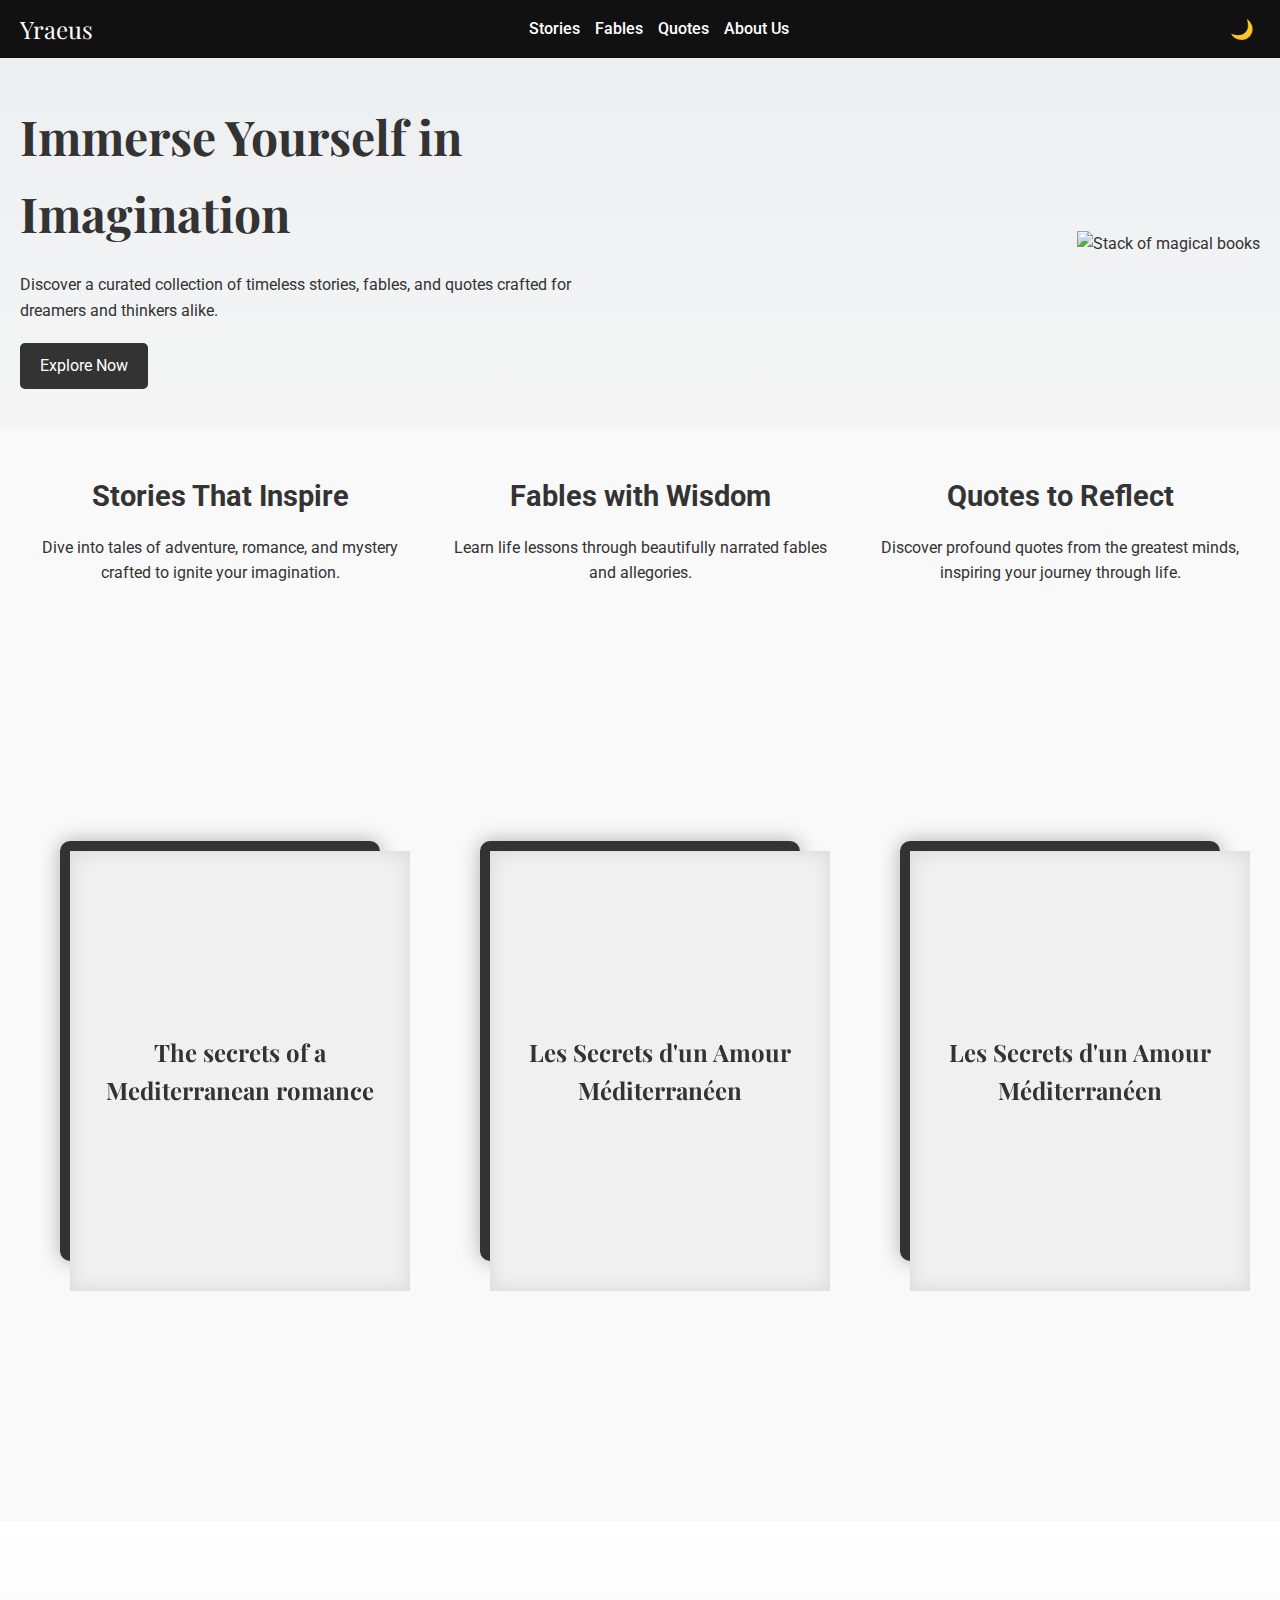
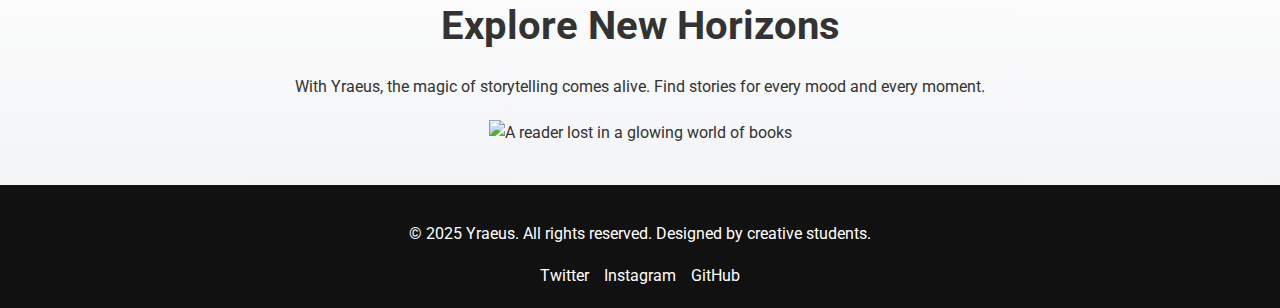
==== docs/index.html @ aeee87ad "Update index.html" ====
<!DOCTYPE html>
<html lang="en">
<head>
    <meta charset="UTF-8">
    <meta name="viewport" content="width=device-width, initial-scale=1.0">
    <meta name="description" content="Explore a universe of books, stories, fables, and quotes brought to life with elegant design and engaging animations.">
    <title>Yraeus - Stories Redefined</title>
    <link rel="stylesheet" href="style.css">
    <link rel="stylesheet" href="animations.css">
    <link rel="preconnect" href="https://fonts.googleapis.com">
    <link rel="preconnect" href="https://fonts.gstatic.com" crossorigin>
    <link href="https://fonts.googleapis.com/css2?family=Playfair+Display:wght@400;700&family=Roboto:wght@400;500&display=swap" rel="stylesheet">
</head>
<body>
    <!-- Navigation Bar -->
    <nav class="navbar">
        <div class="logo">Yraeus</div>
        <ul class="nav-links">
            <li><a href="#stories">Stories</a></li>
            <li><a href="#fables">Fables</a></li>
            <li><a href="#quotes">Quotes</a></li>
            <li><a href="#about">About Us</a></li>
        </ul>
        <button class="theme-toggle">🌙</button>
    </nav>

    <!-- Hero Section -->
    <section class="hero">
        <div class="hero-text">
            <h1 class="title">Immerse Yourself in Imagination</h1>
            <p>Discover a curated collection of timeless stories, fables, and quotes crafted for dreamers and thinkers alike.</p>
            <a href="#explore" class="cta-button">Explore Now</a>
        </div>
        <div class="hero-image">
            <img class="illustration" src="yraeus cover.png" alt="Stack of magical books"> <!-- Remplacez ton-image.png par le nom de votre image -->
        </div>
    </section>

    <!-- Feature Section -->
    <section class="feature-section section">
        <div class="feature">
            <h2>Stories That Inspire</h2>
            <p>Dive into tales of adventure, romance, and mystery crafted to ignite your imagination.</p>
            <div class="book-container">
                <div class="book">
                    <div class="cover">
                        <h2>The secrets of a Mediterranean romance</h2>
                    </div>
                    <div class="pages">
                        <p class="excerpt">"But behind the smiles was something else, a truth that only the south wind seemed to know. And this secret, I had to find out."</p>
                        <a href="story-page.html">
                            <button class="read-more">Read more</button>
                        </a>
                    </div>
                </div>
            </div>
        </div>
        <div class="feature">
            <h2>Fables with Wisdom</h2>
            <p>Learn life lessons through beautifully narrated fables and allegories.</p>
            <div class="book-container">
                <div class="book">
                    <div class="cover">
                        <h2>Les Secrets d'un Amour Méditerranéen</h2>
                    </div>
                    <div class="pages">
                        <p class="excerpt">"Mais derrière les sourires, se cachait quelque chose d'autre, une vérité que seul le vent du sud semblait connaître. Et ce secret, je devais le découvrir."</p>
                        <a href="fable-page.html">
                            <button class="read-more">Read more</button>
                        </a>
                    </div>
                </div>
            </div>
        </div>
        <div class="feature">
            <h2>Quotes to Reflect</h2>
            <p>Discover profound quotes from the greatest minds, inspiring your journey through life.</p>
            <div class="book-container">
                <div class="book">
                    <div class="cover">
                        <h2>Les Secrets d'un Amour Méditerranéen</h2>
                    </div>
                    <div class="pages">
                        <p class="excerpt">"Mais derrière les sourires, se cachait quelque chose d'autre, une vérité que seul le vent du sud semblait connaître. Et ce secret, je devais le découvrir."</p>
                        <a href="quotes-page.html">
                            <button class="read-more">Read more</button>
                        </a>
                    </div>
                </div>
            </div>
        </div>
    </section>

    <!-- Highlight Section -->
    <section class="highlight">
        <h2>Explore New Horizons</h2>
        <p>With Yraeus, the magic of storytelling comes alive. Find stories for every mood and every moment.</p>
        <img src="images/highlight.png" alt="A reader lost in a glowing world of books">
    </section>

    <!-- Footer -->
    <footer>
        <p>&copy; 2025 Yraeus. All rights reserved. Designed by creative students.</p>
        <ul class="social-links">
            <li><a href="#">Twitter</a></li>
            <li><a href="#">Instagram</a></li>
            <li><a href="#">GitHub</a></li>
        </ul>
    </footer>

    <script src="script.js"></script>
    <script>
        document.addEventListener("DOMContentLoaded", function() {
            const titles = document.querySelectorAll('.title');
            const sections = document.querySelectorAll('.section');
            const quotes = document.querySelectorAll('.quote');
            const pages = document.querySelectorAll('.page-transition');

            const observerOptions = {
                threshold: 0.1
            };

            const observerCallback = (entries, observer) => {
                entries.forEach(entry => {
                    if (entry.isIntersecting) {
                        entry.target.classList.add('visible');
                        observer.unobserve(entry.target);
                    }
                });
            };

            const observer = new IntersectionObserver(observerCallback, observerOptions);

            titles.forEach(title => observer.observe(title));
            sections.forEach(section => observer.observe(section));
            quotes.forEach(quote => observer.observe(quote));
            pages.forEach(page => observer.observe(page));
        });
    </script>
</body>
</html>
---- docs/style.css ----
/* General Styles */
body {
    margin: 0;
    font-family: 'Roboto', sans-serif;
    line-height: 1.6;
    background-color: #fdfdfd;
    color: #333;
}

/* Navigation Bar */
.navbar {
    display: flex;
    justify-content: space-between;
    align-items: center;
    padding: 10px 20px;
    background-color: #111;
    color: #fff;
}

.navbar .logo {
    font-family: 'Playfair Display', serif;
    font-size: 1.5rem;
}

.navbar .nav-links {
    list-style: none;
    display: flex;
    gap: 15px;
    margin: 0;
    padding: 0;
}

.navbar .nav-links a {
    text-decoration: none;
    color: #fff;
    font-weight: 500;
}

.navbar .theme-toggle {
    background: none;
    border: none;
    font-size: 1.2rem;
    color: #fff;
    cursor: pointer;
}

/* Hero Section */
.hero {
    display: flex;
    align-items: center;
    justify-content: space-between;
    padding: 40px 20px;
    background: linear-gradient(to bottom, #eceff1, #f5f5f5);
}

.hero-text {
    max-width: 600px;
}

.hero-text h1 {
    font-family: 'Playfair Display', serif;
    font-size: 3rem;
    margin: 0 0 20px;
}

.hero-text p {
    margin: 0 0 20px;
}

.hero-text .cta-button {
    display: inline-block;
    background-color: #333;
    color: #fff;
    padding: 10px 20px;
    text-decoration: none;
    border-radius: 5px;
}

.hero-image img {
    max-width: 100%;
    height: auto;
}

/* Feature Section */
.feature-section {
    display: grid;
    grid-template-columns: repeat(auto-fit, minmax(300px, 1fr));
    gap: 20px;
    padding: 20px;
    background-color: #f9f9f9;
}

.feature {
    text-align: center;
}

.feature h2 {
    font-size: 1.8rem;
    margin-bottom: 10px;
}

.feature p {
    margin-bottom: 15px;
}

.feature img {
    max-width: 100%;
    height: auto;
}

/* Highlight Section */
.highlight {
    text-align: center;
    padding: 40px 20px;
    background: linear-gradient(to bottom, #fff, #f3f4f6);
}

.highlight h2 {
    font-size: 2.5rem;
    margin-bottom: 15px;
}

.highlight p {
    margin-bottom: 20px;
}

.highlight img {
    max-width: 100%;
    height: auto;
}

/* Footer */
footer {
    text-align: center;
    padding: 20px;
    background-color: #111;
    color: #fff;
}

footer .social-links {
    list-style: none;
    padding: 0;
    margin: 10px 0 0;
    display: flex;
    justify-content: center;
    gap: 15px;
}

footer .social-links a {
    text-decoration: none;
    color: #fff;
}

/* Book Container */
.book-container {
    perspective: 1500px;
    display: flex;
    justify-content: center;
    align-items: center;
    height: 100vh;
}

/* Book Styles */
.book {
    width: 300px;
    height: 400px;
    position: relative;
    transform-style: preserve-3d;
    transition: transform 1s ease-in-out;
    border: 10px solid #333; /* Border to give the book an appearance of a real book */
    border-radius: 10px; /* Rounded corners */
    box-shadow: 0 0 20px rgba(0, 0, 0, 0.3); /* Add shadow for a more 3D effect */
}

.cover, .pages {
    position: absolute;
    width: 100%;
    height: 100%;
    backface-visibility: hidden;
}

/* Cover Styles */
.cover {
    background-color: #f0f0f0;
    display: flex;
    justify-content: center;
    align-items: center;
    font-size: 20px;
    color: #333;
    font-family: 'Playfair Display', serif;
    transform: rotateY(0deg);
    padding: 20px;
    text-align: center;
    box-shadow: inset 0 0 20px rgba(0, 0, 0, 0.1); /* Inner shadow for depth */
}

.cover h2 {
    font-size: 24px;
    font-weight: bold;
    margin: 0;
}

/* Pages Styles */
.pages {
    background-color: #fff;
    padding: 20px;
    transform: rotateY(180deg);
    display: none;
    text-align: center;
}

/* Hover Effect for Book */
.book:hover {
    transform: rotateY(180deg);
}

.book:hover .cover {
    display: none;
}

.book:hover .pages {
    display: block;
    animation: revealPage 1s forwards;
}

/* Reveal Page Animation */
@keyframes revealPage {
    0% {
        opacity: 0;
    }
    100% {
        opacity: 1;
    }
}

/* Excerpt Styles */
.excerpt {
    font-style: italic;
    font-size: 18px;
    color: #555;
    line-height: 1.5;
    opacity: 0;
    animation: fadeIn 2s forwards;
}

/* Read More Button */
.read-more {
    background-color: #007bff;
    color: white;
    border: none;
    padding: 10px 20px;
    font-size: 16px;
    cursor: pointer;
    margin-top: 20px;
}

.read-more:hover {
    background-color: #0056b3;
}

/* Fade In Animation */
@keyframes fadeIn {
    0% {
        opacity: 0;
    }
    100% {
        opacity: 1;
    }
}
---- docs/animations.css ----
/* Animations CSS inspirées du style Apple, adaptées à un site de livres, histoires, fables, nouvelles et citations */

/* Animation pour les titres principaux */
.title {
    opacity: 0;
    transform: translateY(20px);
    transition: opacity 1.2s ease-out, transform 1.2s ease-out;
}

.title.visible {
    opacity: 1;
    transform: translateY(0);
}

/* Animation pour les illustrations flottantes */
.illustration {
    animation: float 3s ease-in-out infinite;
}

@keyframes float {
    0% {
        transform: translateY(0);
    }
    50% {
        transform: translateY(-10px);
    }
    100% {
        transform: translateY(0);
    }
}

/* Animation pour le défilement des sections */
.section {
    opacity: 0;
    transform: translateX(100px);
    transition: opacity 1.5s ease-out, transform 1.5s ease-out;
}

.section.visible {
    opacity: 1;
    transform: translateX(0);
}

/* Animation pour les citations affichées dynamiquement */
.quote {
    opacity: 0;
    transform: scale(0.9);
    transition: opacity 1.2s ease, transform 1.2s ease;
}

.quote.visible {
    opacity: 1;
    transform: scale(1);
}

/* Animation pour les boutons interactifs */
button {
    transition: transform 0.6s ease-in-out, box-shadow 0.6s ease-in-out;
}

button:hover {
    transform: scale(1.05);
    box-shadow: 0px 8px 20px rgba(0, 0, 0, 0.2);
}

/* Animation pour les images de fond des sections */
.section-background {
    background-position: 0% 50%;
    transition: background-position 10s ease infinite;
}

.section-background:hover {
    background-position: 100% 50%;
}

/* Animation pour les cartes des œuvres */
.card {
    transition: transform 0.4s ease, box-shadow 0.4s ease;
}

.card:hover {
    transform: scale(1.02);
    box-shadow: 0px 10px 20px rgba(0, 0, 0, 0.2);
}

/* Animation pour la transition des pages */
.page-transition {
    opacity: 0;
    transition: opacity 0.8s ease-out;
}

.page-transition.visible {
    opacity: 1;
}
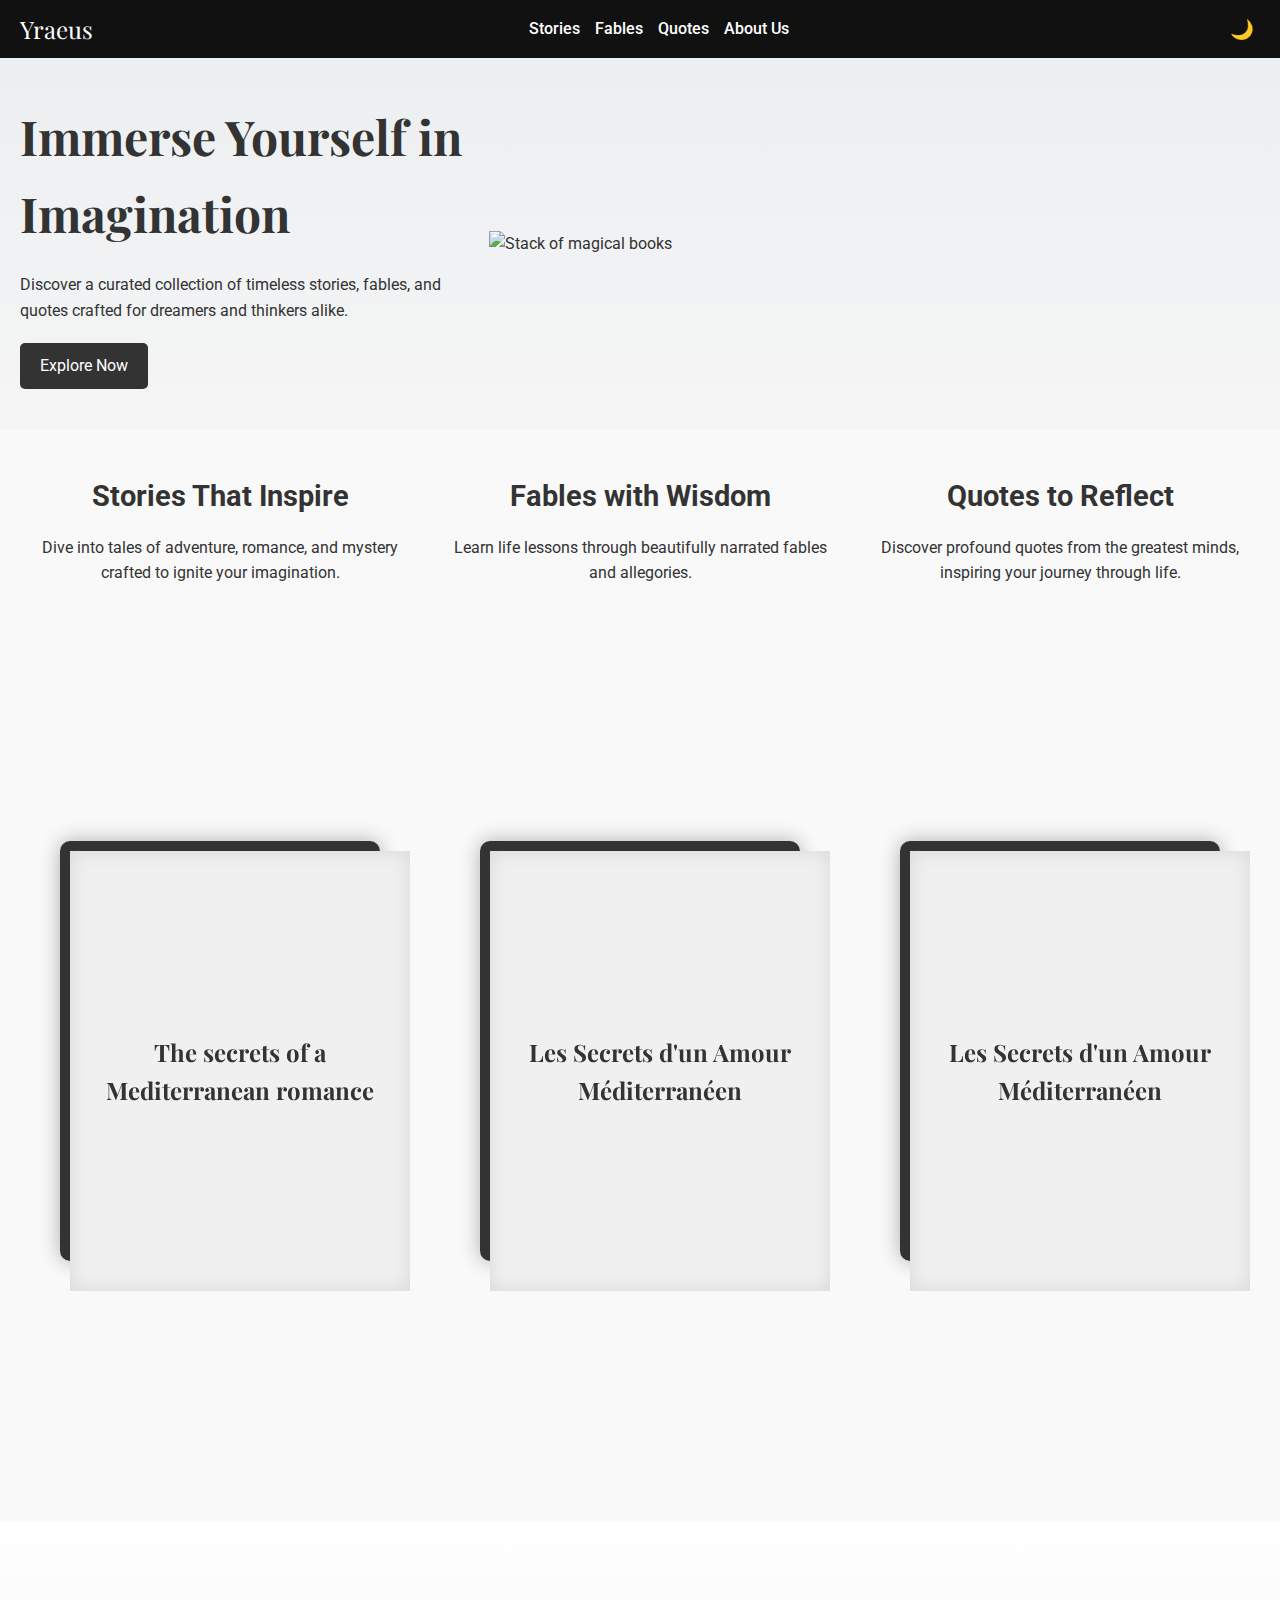
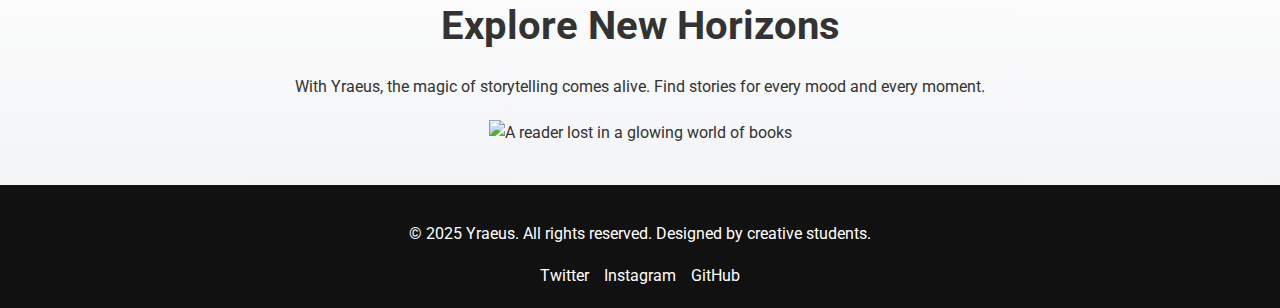
==== commit 42d1650d: "Update index.html" ====
--- a/docs/index.html
+++ b/docs/index.html
@@ -32,7 +32,7 @@
             <a href="#explore" class="cta-button">Explore Now</a>
         </div>
         <div class="hero-image">
-            <img class="illustration" src="yraeus cover.png" alt="Stack of magical books"> <!-- Remplacez ton-image.png par le nom de votre image -->
+            <img class="illustration" src="docs/image/yraeus cover.png" alt="Stack of magical books"> <!-- Remplacez ton-image.png par le nom de votre image -->
         </div>
     </section>
 
--- a/docs/style.css
+++ b/docs/style.css
@@ -76,9 +76,15 @@
     border-radius: 5px;
 }
 
+/* Modified Hero Image Styles */
+.hero-image {
+    width: 100%;
+    height: auto;
+}
+
 .hero-image img {
-    max-width: 100%;
-    height: auto;
+    width: 100%;
+    height: auto; /* Maintains image proportions */
 }
 
 /* Feature Section */
@@ -167,9 +173,9 @@
     position: relative;
     transform-style: preserve-3d;
     transition: transform 1s ease-in-out;
-    border: 10px solid #333; /* Border to give the book an appearance of a real book */
-    border-radius: 10px; /* Rounded corners */
-    box-shadow: 0 0 20px rgba(0, 0, 0, 0.3); /* Add shadow for a more 3D effect */
+    border: 10px solid #333;
+    border-radius: 10px;
+    box-shadow: 0 0 20px rgba(0, 0, 0, 0.3);
 }
 
 .cover, .pages {
@@ -179,7 +185,6 @@
     backface-visibility: hidden;
 }
 
-/* Cover Styles */
 .cover {
     background-color: #f0f0f0;
     display: flex;
@@ -191,7 +196,7 @@
     transform: rotateY(0deg);
     padding: 20px;
     text-align: center;
-    box-shadow: inset 0 0 20px rgba(0, 0, 0, 0.1); /* Inner shadow for depth */
+    box-shadow: inset 0 0 20px rgba(0, 0, 0, 0.1);
 }
 
 .cover h2 {
@@ -200,7 +205,6 @@
     margin: 0;
 }
 
-/* Pages Styles */
 .pages {
     background-color: #fff;
     padding: 20px;
@@ -209,7 +213,6 @@
     text-align: center;
 }
 
-/* Hover Effect for Book */
 .book:hover {
     transform: rotateY(180deg);
 }
@@ -223,7 +226,6 @@
     animation: revealPage 1s forwards;
 }
 
-/* Reveal Page Animation */
 @keyframes revealPage {
     0% {
         opacity: 0;
@@ -258,7 +260,6 @@
     background-color: #0056b3;
 }
 
-/* Fade In Animation */
 @keyframes fadeIn {
     0% {
         opacity: 0;
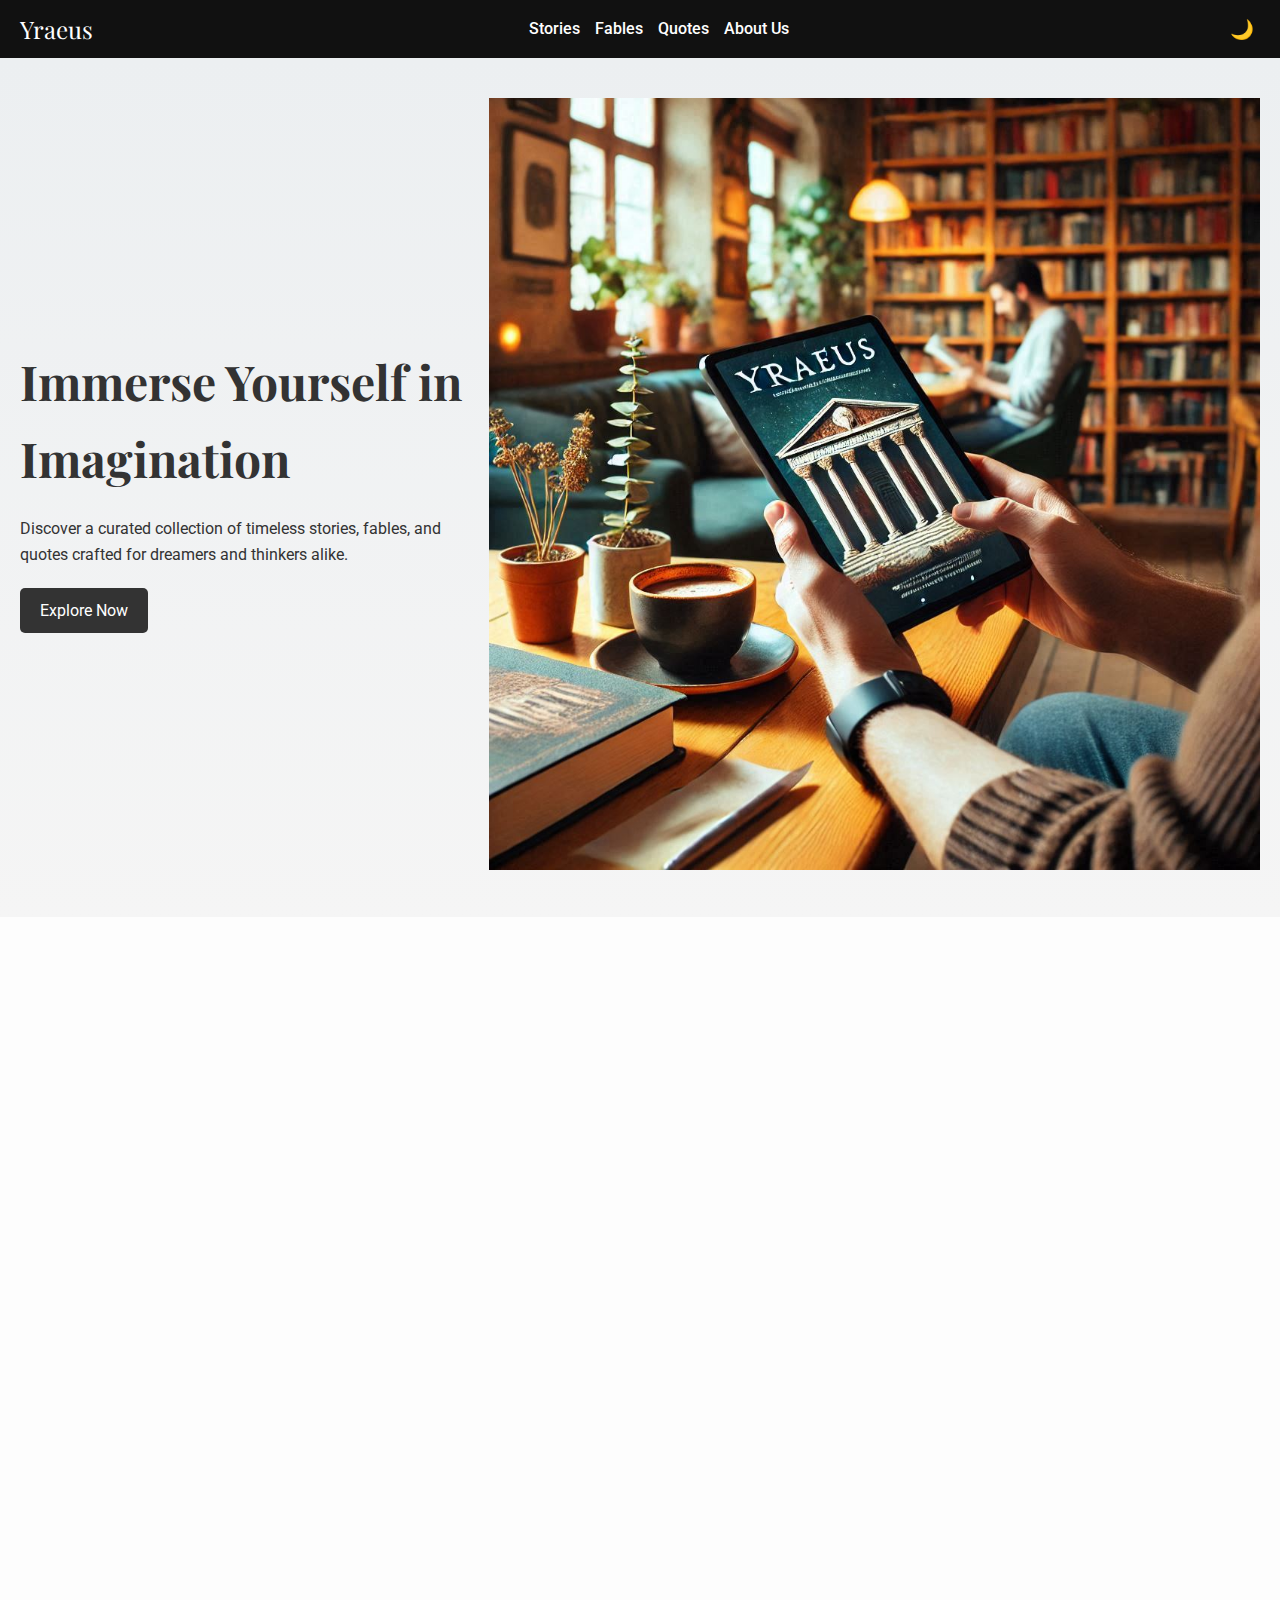
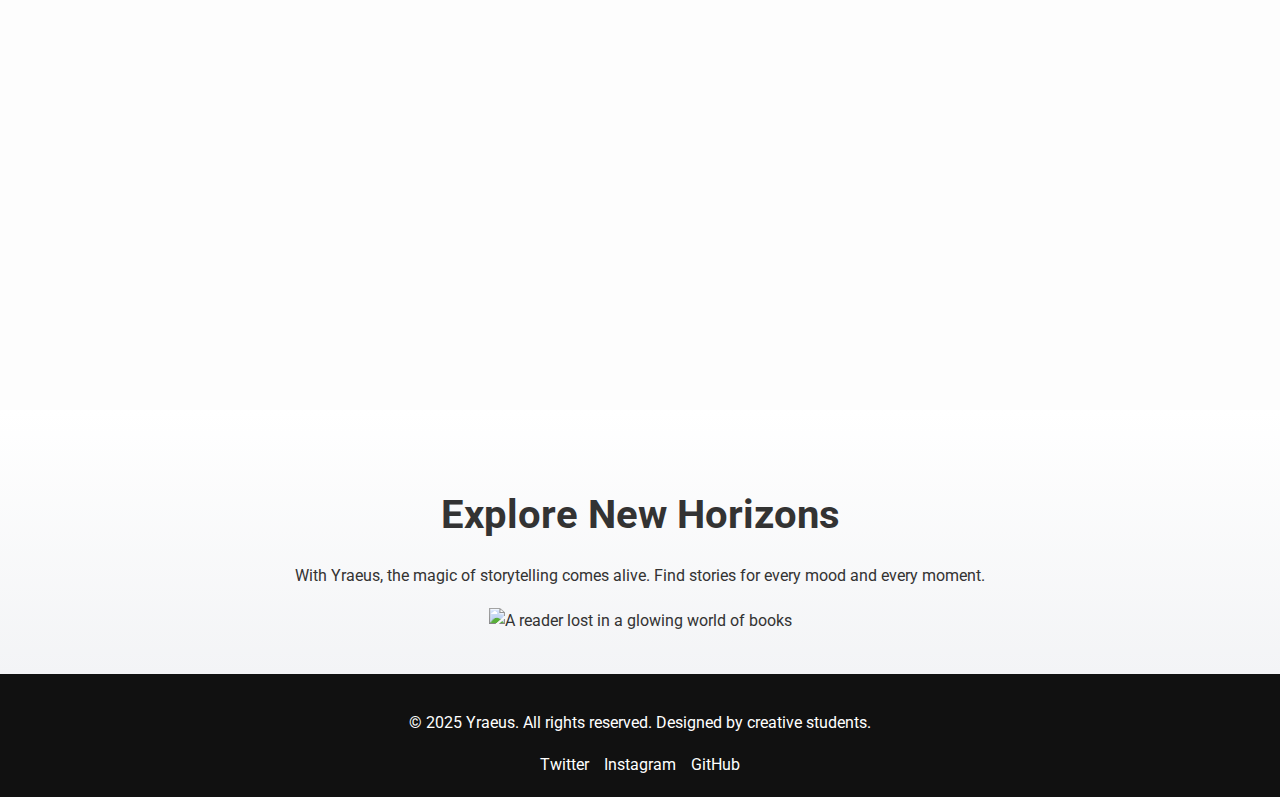
==== commit a3fb4ff1: "Update index.html" ====
--- a/docs/index.html
+++ b/docs/index.html
@@ -32,7 +32,7 @@
             <a href="#explore" class="cta-button">Explore Now</a>
         </div>
         <div class="hero-image">
-            <img class="illustration" src="docs/image/yraeus cover.png" alt="Stack of magical books"> <!-- Remplacez ton-image.png par le nom de votre image -->
+            <img class="illustration" src="image/yraeus cover.png" alt="Stack of magical books"> <!-- Remplacez ton-image.png par le nom de votre image -->
         </div>
     </section>
 
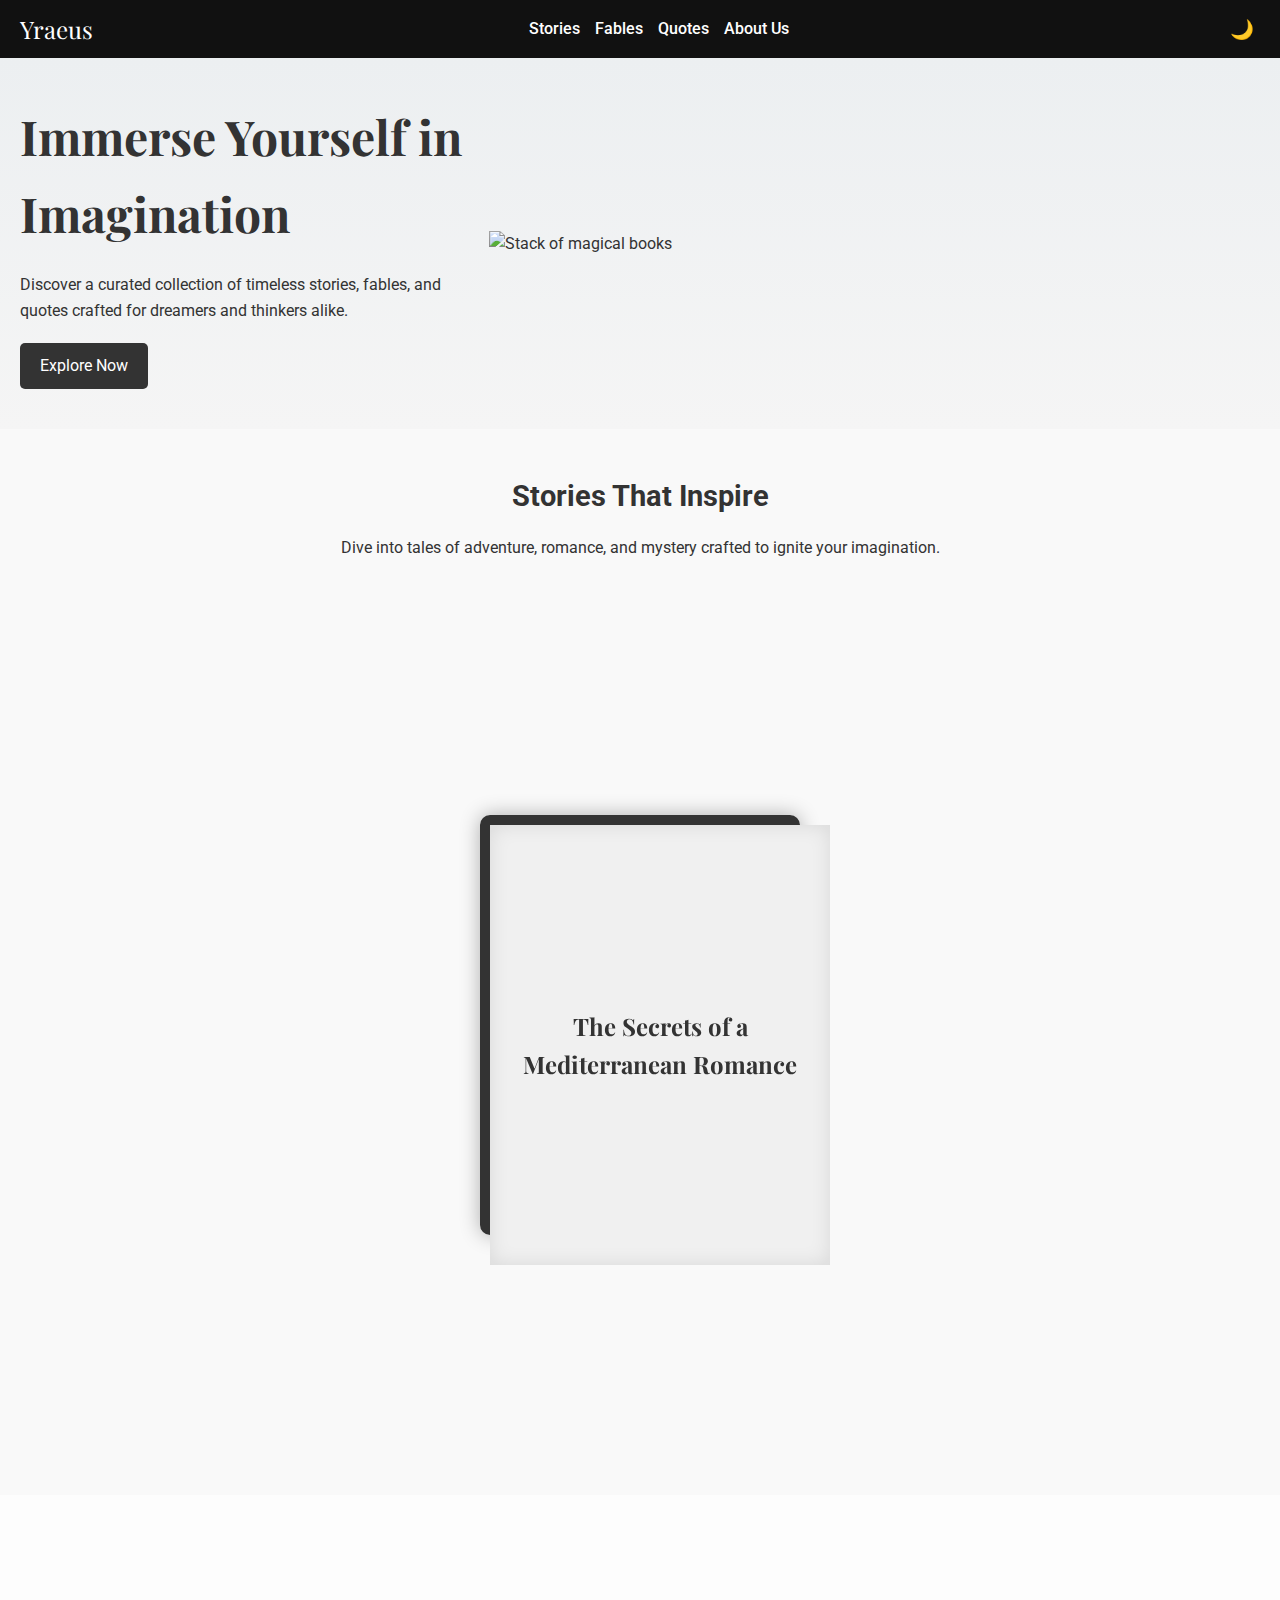
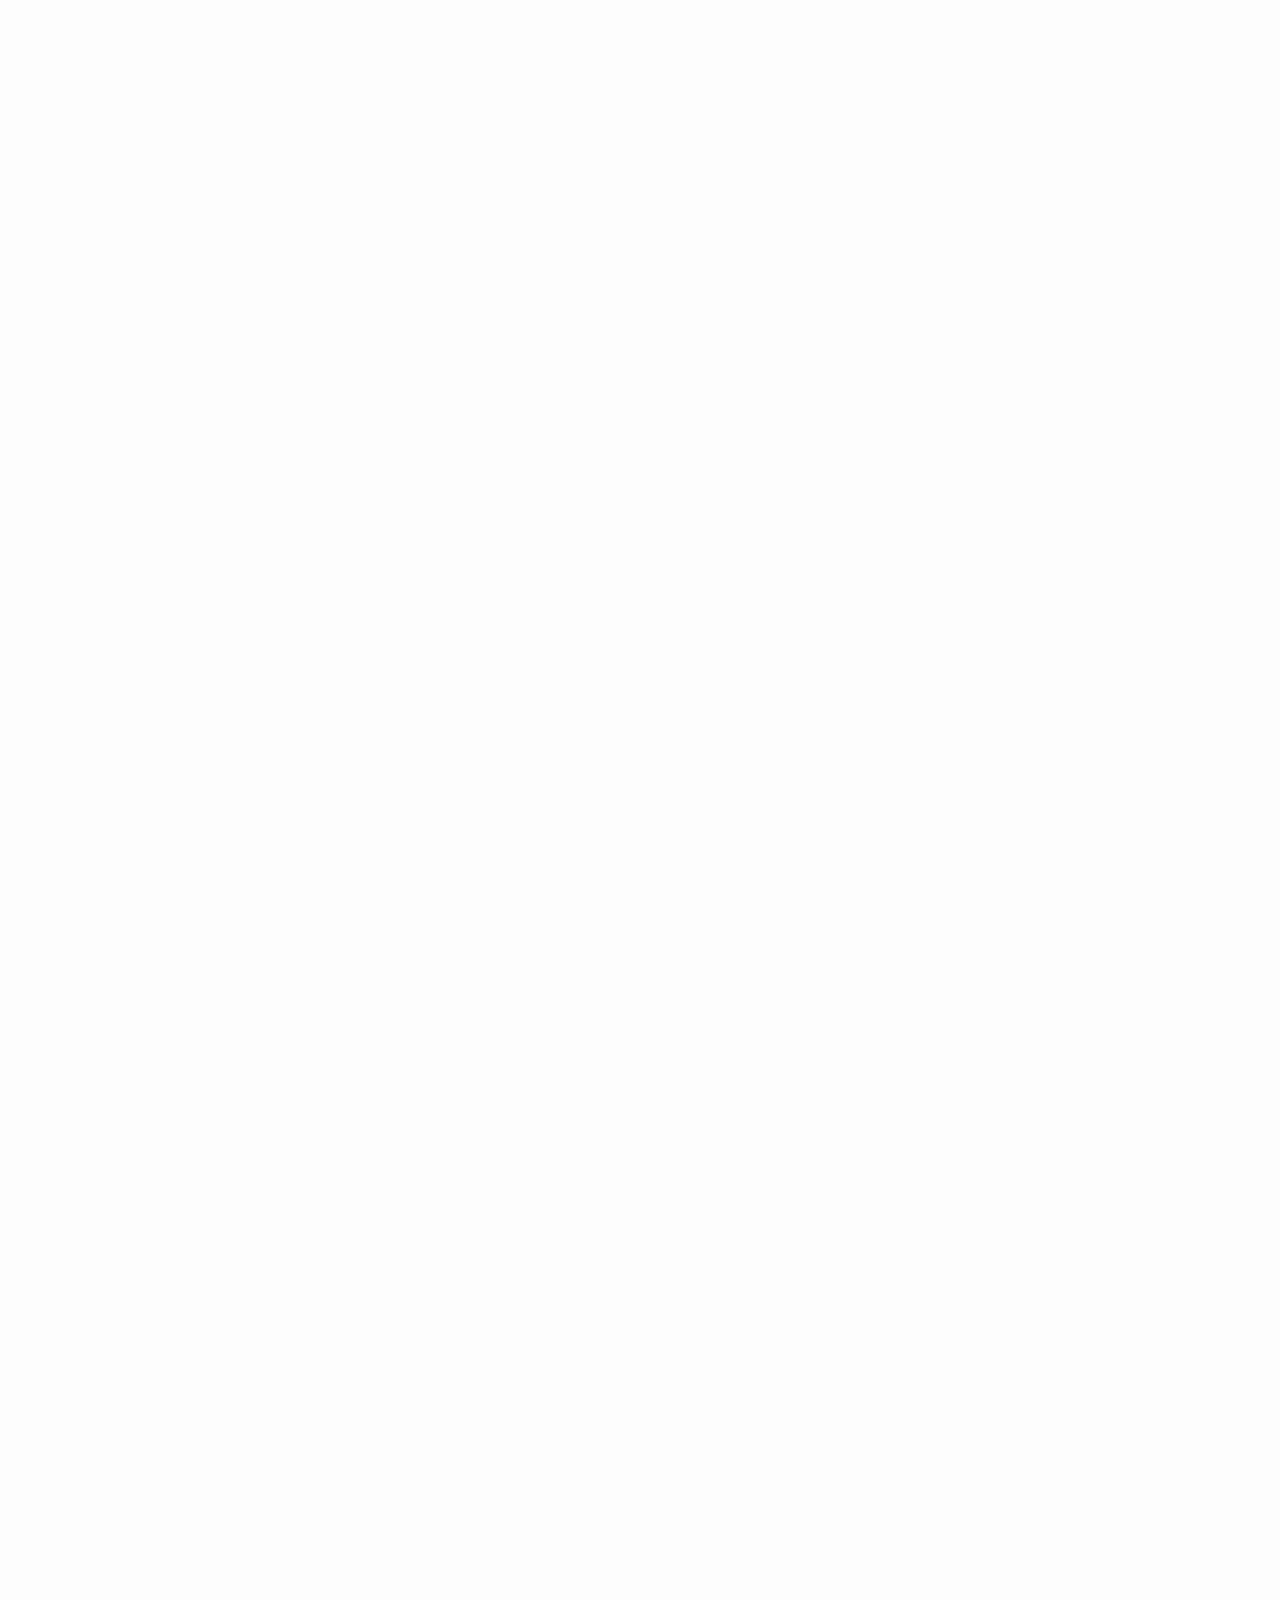
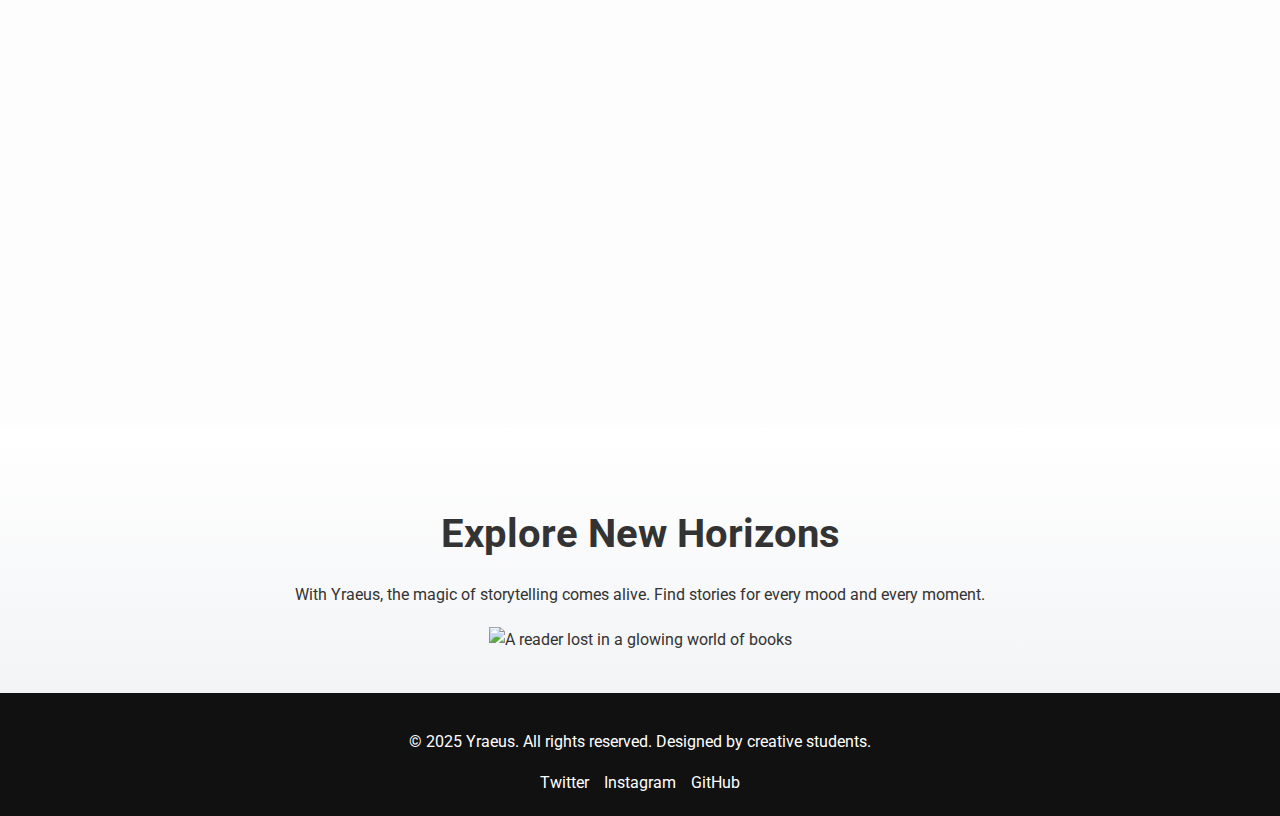
==== commit 70b2215d: "Update index.html" ====
--- a/docs/index.html
+++ b/docs/index.html
@@ -3,13 +3,24 @@
 <head>
     <meta charset="UTF-8">
     <meta name="viewport" content="width=device-width, initial-scale=1.0">
-    <meta name="description" content="Explore a universe of books, stories, fables, and quotes brought to life with elegant design and engaging animations.">
-    <title>Yraeus - Stories Redefined</title>
+    <meta name="description" content="Dive into a world of captivating stories, timeless fables, and inspiring quotes, curated for readers worldwide.">
+    <meta name="keywords" content="Books for dreamers, Mediterranean love stories, Best fables of all time, Quotes for life reflection, Fictional stories for adults, Classic love fables, Inspirational literature, Free short stories, Modern love stories, Timeless fables, Children's stories online, Historical love stories, Best literary quotes, Short fiction for adults, Stories for thinkers, Free e-books for readers, histoires pour enfants, fables modernes, citations inspirantes, contes intemporels, histoires méditerranéennes, cuentos para soñadores, fabulas con lecciones de vida, frases inspiradoras">
+    <title>Yraeus - Stories, Quotes, and Fables</title>
     <link rel="stylesheet" href="style.css">
     <link rel="stylesheet" href="animations.css">
     <link rel="preconnect" href="https://fonts.googleapis.com">
     <link rel="preconnect" href="https://fonts.gstatic.com" crossorigin>
     <link href="https://fonts.googleapis.com/css2?family=Playfair+Display:wght@400;700&family=Roboto:wght@400;500&display=swap" rel="stylesheet">
+
+    <!-- Google tag (gtag.js) -->
+    <script async src="https://www.googletagmanager.com/gtag/js?id=G-F0WRK3MQ8E"></script>
+    <script>
+      window.dataLayer = window.dataLayer || [];
+      function gtag(){dataLayer.push(arguments);}
+      gtag('js', new Date());
+
+      gtag('config', 'G-F0WRK3MQ8E');
+    </script>
 </head>
 <body>
     <!-- Navigation Bar -->
@@ -32,19 +43,19 @@
             <a href="#explore" class="cta-button">Explore Now</a>
         </div>
         <div class="hero-image">
-            <img class="illustration" src="image/yraeus cover.png" alt="Stack of magical books"> <!-- Remplacez ton-image.png par le nom de votre image -->
+            <img class="illustration" src="image/yraeus_cover.png" alt="Stack of magical books">
         </div>
     </section>
 
     <!-- Feature Section -->
-    <section class="feature-section section">
+    <section id="stories" class="feature-section section">
         <div class="feature">
             <h2>Stories That Inspire</h2>
             <p>Dive into tales of adventure, romance, and mystery crafted to ignite your imagination.</p>
             <div class="book-container">
                 <div class="book">
                     <div class="cover">
-                        <h2>The secrets of a Mediterranean romance</h2>
+                        <h2>The Secrets of a Mediterranean Romance</h2>
                     </div>
                     <div class="pages">
                         <p class="excerpt">"But behind the smiles was something else, a truth that only the south wind seemed to know. And this secret, I had to find out."</p>
@@ -55,6 +66,9 @@
                 </div>
             </div>
         </div>
+    </section>
+
+    <section id="fables" class="feature-section section">
         <div class="feature">
             <h2>Fables with Wisdom</h2>
             <p>Learn life lessons through beautifully narrated fables and allegories.</p>
@@ -72,6 +86,9 @@
                 </div>
             </div>
         </div>
+    </section>
+
+    <section id="quotes" class="feature-section section">
         <div class="feature">
             <h2>Quotes to Reflect</h2>
             <p>Discover profound quotes from the greatest minds, inspiring your journey through life.</p>
@@ -92,7 +109,7 @@
     </section>
 
     <!-- Highlight Section -->
-    <section class="highlight">
+    <section id="explore" class="highlight">
         <h2>Explore New Horizons</h2>
         <p>With Yraeus, the magic of storytelling comes alive. Find stories for every mood and every moment.</p>
         <img src="images/highlight.png" alt="A reader lost in a glowing world of books">
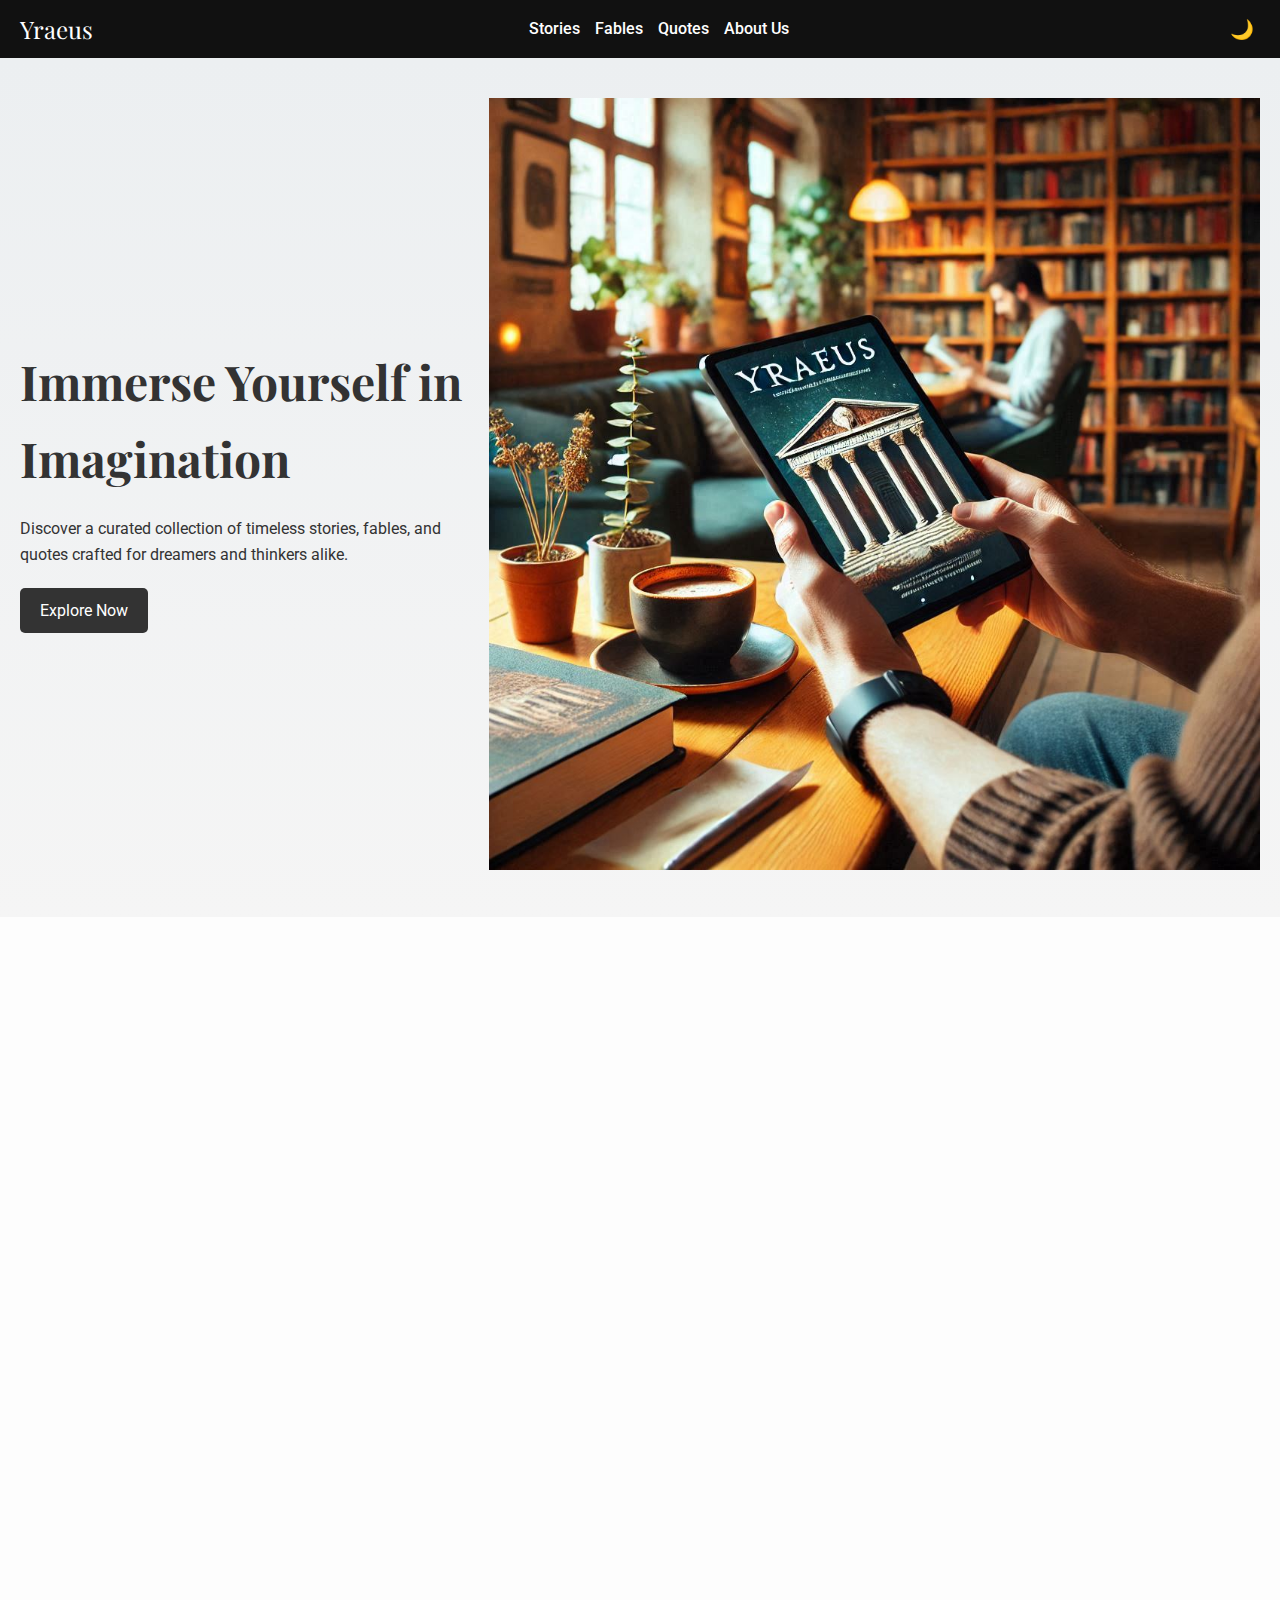
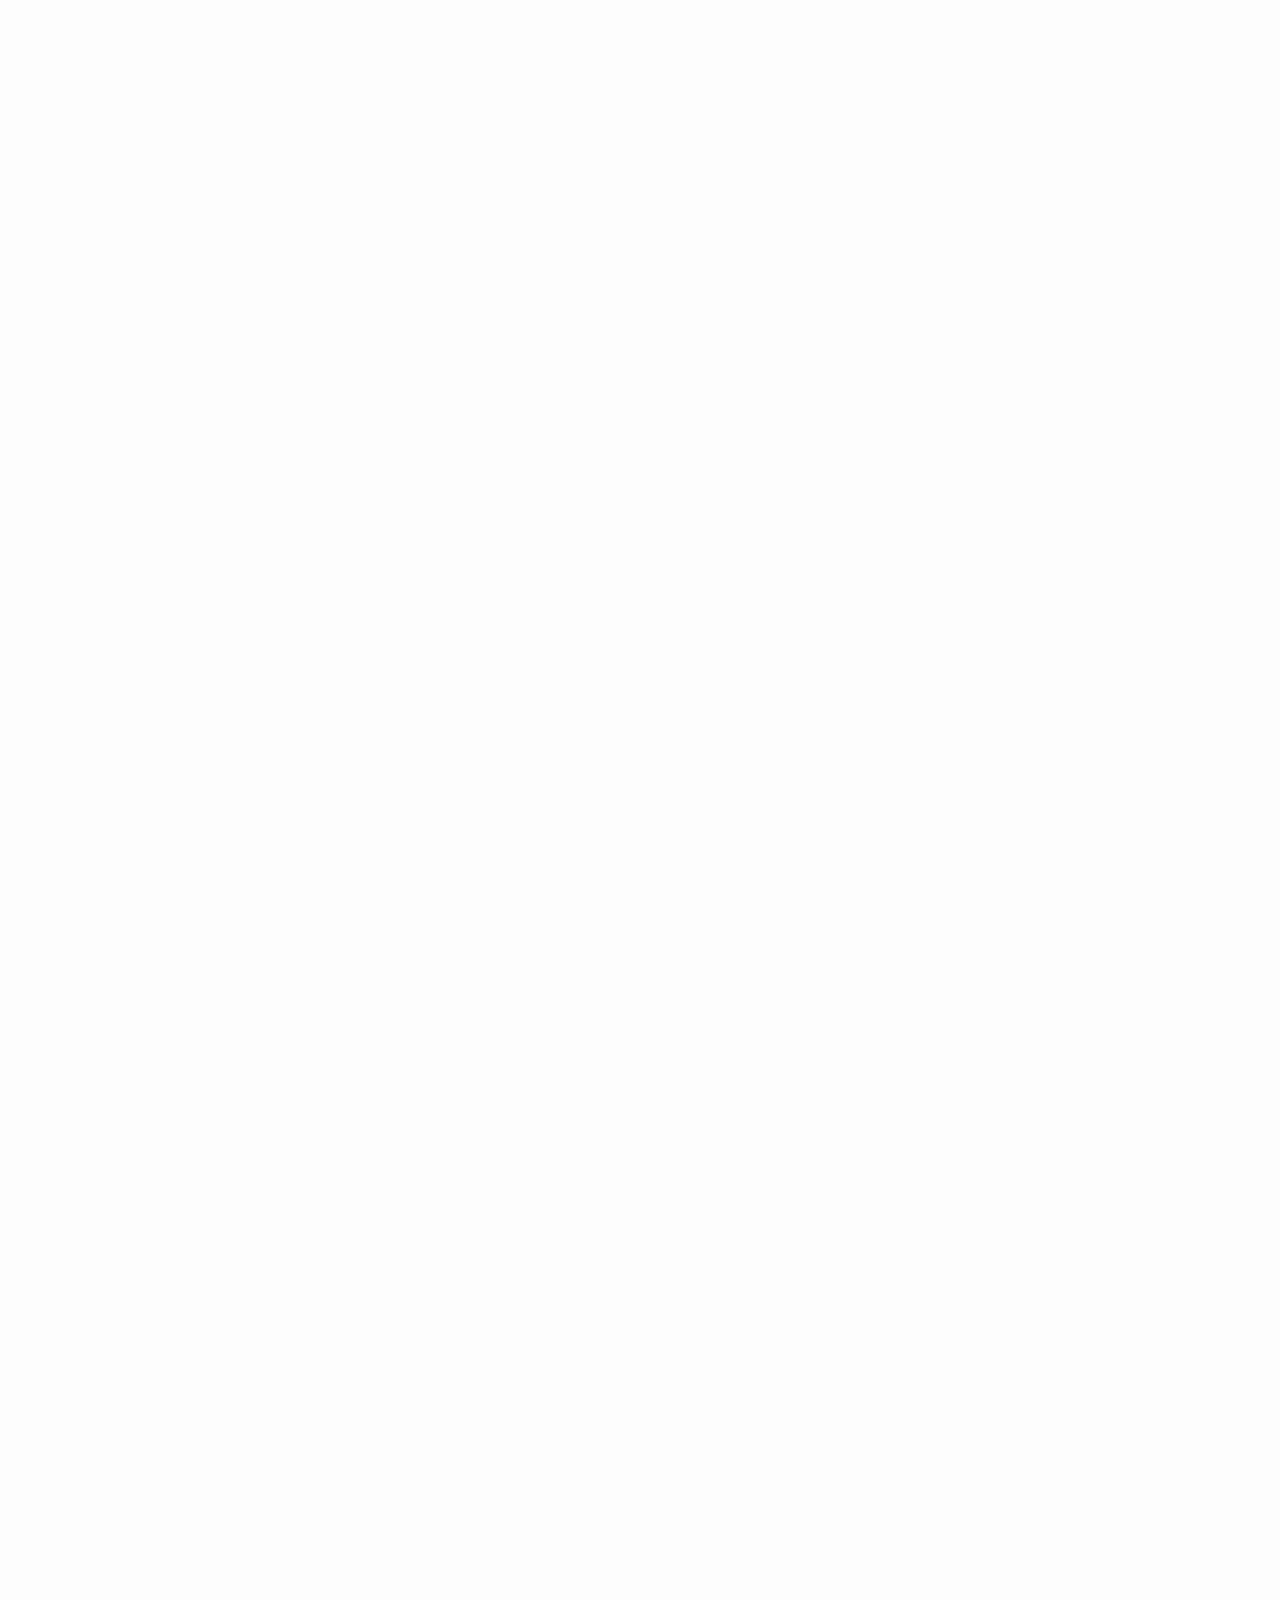
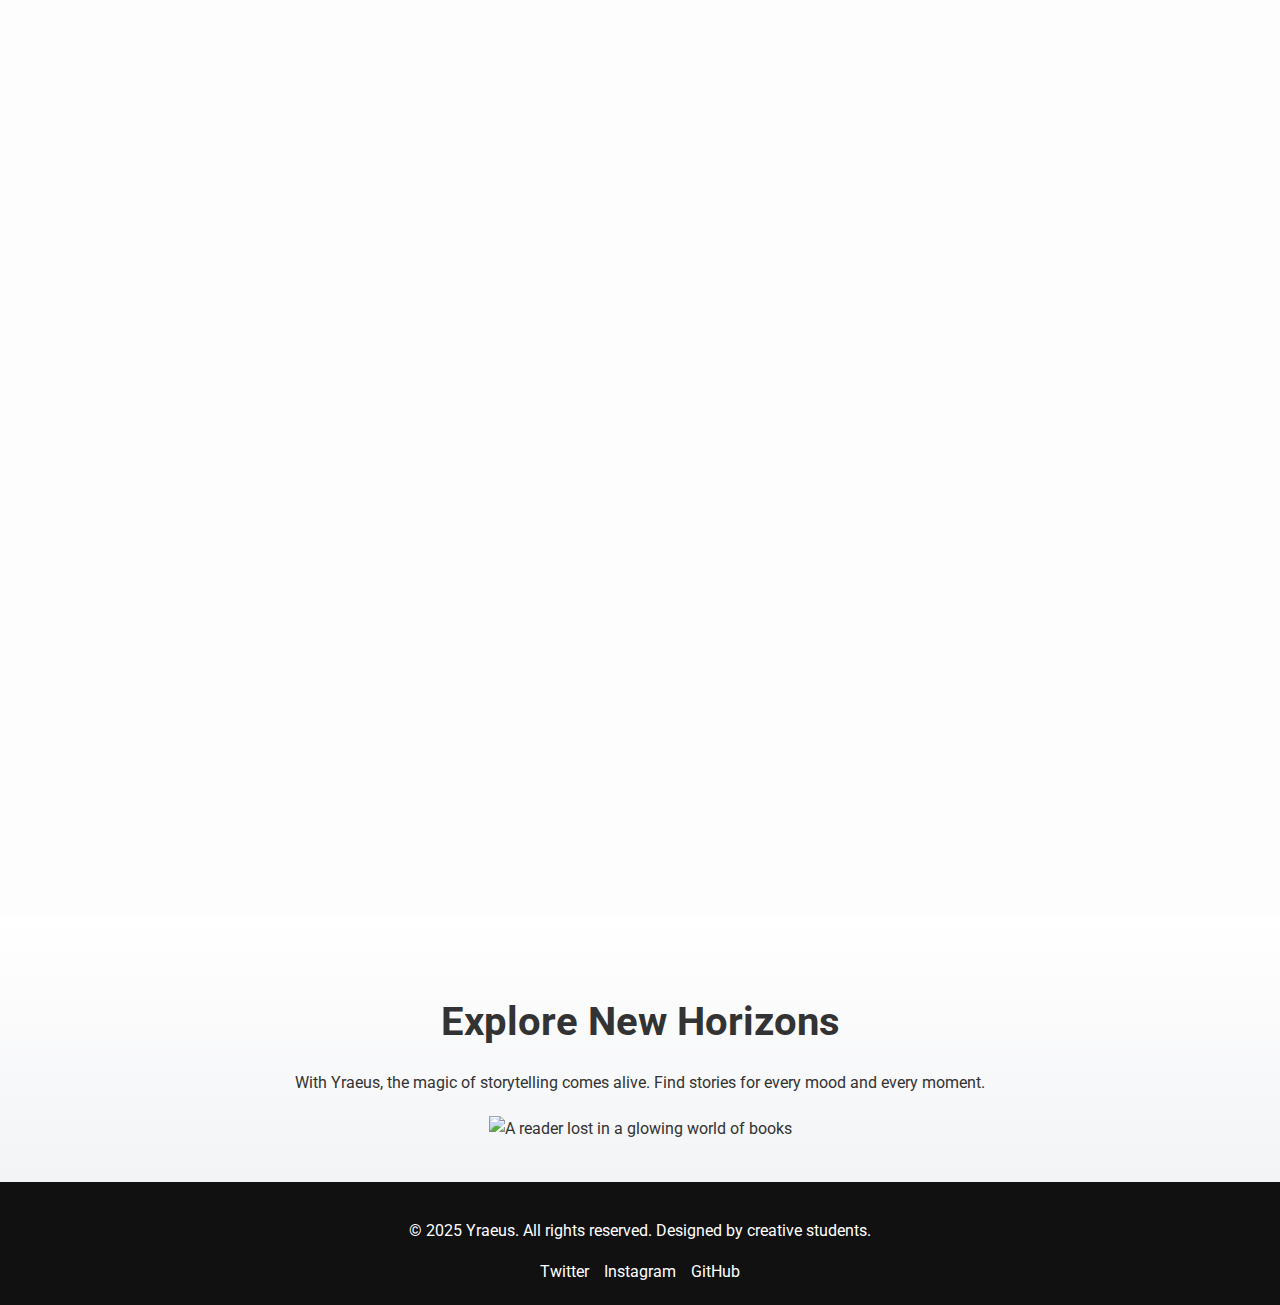
==== commit 4fe73c72: "Update index.html" ====
--- a/docs/index.html
+++ b/docs/index.html
@@ -43,7 +43,7 @@
             <a href="#explore" class="cta-button">Explore Now</a>
         </div>
         <div class="hero-image">
-            <img class="illustration" src="image/yraeus_cover.png" alt="Stack of magical books">
+            <img class="illustration" src="image/yraeus cover.png" alt="Stack of magical books">
         </div>
     </section>
 
